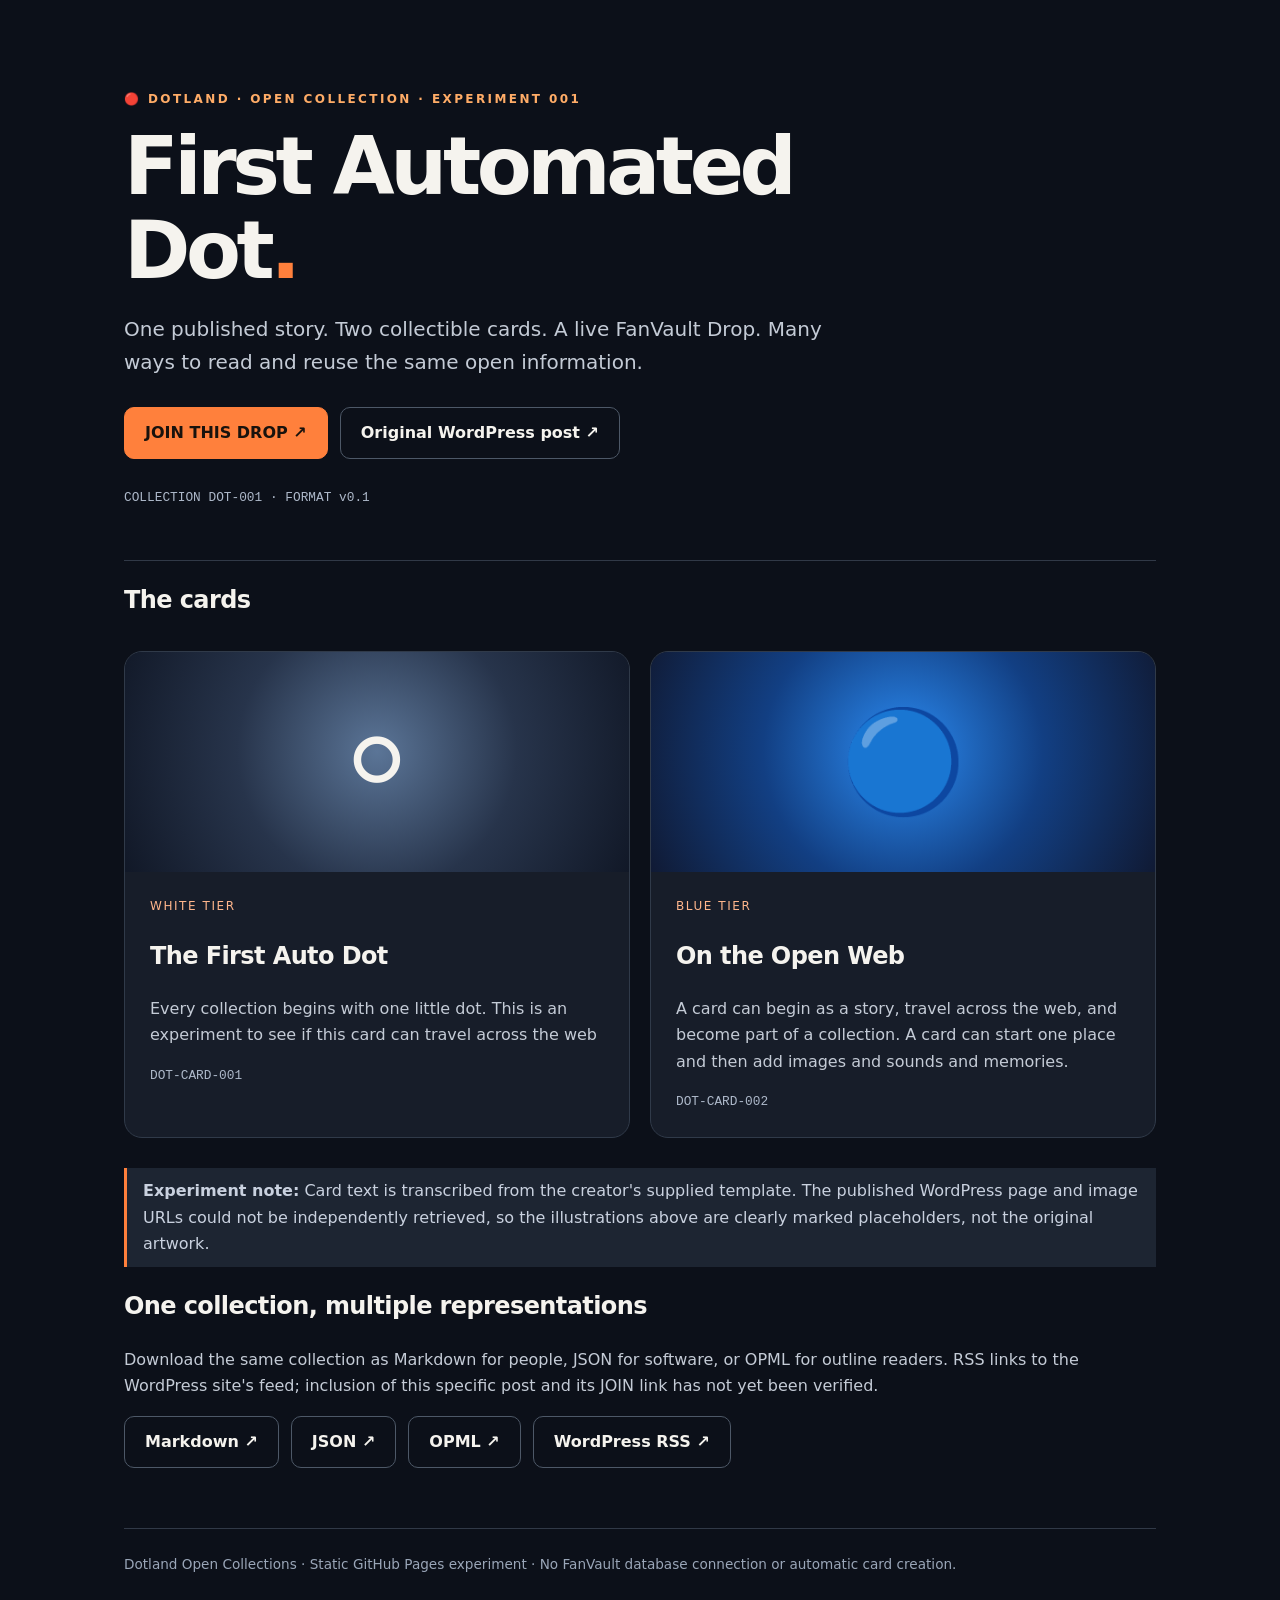
==== dotland/experiment-001/index.html @ 7a59ec1c "Add files via upload" ====
<!doctype html><html lang="en"><head><meta charset="utf-8"><meta name="viewport" content="width=device-width,initial-scale=1"><title>First Automated Dot | Dotland Open Collection</title><meta name="description" content="One open collection, two cards, many formats. Dotland Publishing Experiment 001."><link rel="alternate" type="application/json" href="collection.json"><link rel="alternate" type="text/x-opml" href="collection.opml"><link rel="alternate" type="application/rss+xml" title="Original WordPress RSS" href="https://mrbrianpuck.wordpress.com/feed/"><link rel="stylesheet" href="style.css"></head><body><main class="wrap"><section class="hero"><div class="eyebrow">🔴 Dotland · Open Collection · Experiment 001</div><h1>First Automated<br>Dot<span style="color:#ff803c">.</span></h1><p class="lead">One published story. Two collectible cards. A live FanVault Drop. Many ways to read and reuse the same open information.</p><div class="actions"><a class="btn primary" href="https://dropline-five.vercel.app/#/drop/a3390d20-3dcf-4596-9dfc-7ccd69fd517a" target="_blank" rel="noopener">JOIN THIS DROP ↗</a><a class="btn" href="https://mrbrianpuck.wordpress.com/2026/11/17/1316/" target="_blank" rel="noopener">Original WordPress post ↗</a></div><div class="meta">COLLECTION DOT-001 · FORMAT v0.1</div></section><section><h2>The cards</h2><div class="grid"><article class="card"><div class="art " aria-label="Decorative placeholder; original WordLand image unverified"><span>⚪</span></div><div class="body"><div class="tier">White tier</div><h2>The First Auto Dot</h2><p>Every collection begins with one little dot. This is an experiment to see if this card can travel across the web</p><div class="meta">DOT-CARD-001</div></div></article><article class="card"><div class="art blue" aria-label="Decorative placeholder; original WordLand image unverified"><span>🔵</span></div><div class="body"><div class="tier">Blue tier</div><h2>On the Open Web</h2><p>A card can begin as a story, travel across the web, and become part of a collection. A card can start one place and then add images and sounds and memories.</p><div class="meta">DOT-CARD-002</div></div></article></div><p class="notice"><strong>Experiment note:</strong> Card text is transcribed from the creator's supplied template. The published WordPress page and image URLs could not be independently retrieved, so the illustrations above are clearly marked placeholders, not the original artwork.</p></section><section><h2>One collection, multiple representations</h2><p>Download the same collection as Markdown for people, JSON for software, or OPML for outline readers. RSS links to the WordPress site's feed; inclusion of this specific post and its JOIN link has not yet been verified.</p><div class="files"><a class="btn" href="collection.md">Markdown ↗</a><a class="btn" href="collection.json">JSON ↗</a><a class="btn" href="collection.opml">OPML ↗</a><a class="btn" href="https://mrbrianpuck.wordpress.com/feed/" target="_blank" rel="noopener">WordPress RSS ↗</a></div></section><footer>Dotland Open Collections · Static GitHub Pages experiment · No FanVault database connection or automatic card creation.</footer></main></body></html>
---- dotland/experiment-001/style.css ----
*{box-sizing:border-box}body{margin:0;background:#0c1019;color:#f5f3ee;font:16px/1.65 system-ui,-apple-system,Segoe UI,sans-serif}a{color:inherit}.wrap{max-width:1080px;margin:auto;padding:48px 24px}.eyebrow{color:#ffac67;letter-spacing:.2em;font-size:.75rem;font-weight:800;text-transform:uppercase}.hero{padding:42px 0 52px;border-bottom:1px solid #313947}h1{font-size:clamp(2.7rem,7vw,5rem);line-height:1.05;letter-spacing:-.055em;margin:15px 0}h2{letter-spacing:-.025em}p{color:#c4cbd6}.lead{font-size:1.25rem;max-width:720px}.actions{display:flex;flex-wrap:wrap;gap:12px;margin:28px 0}.btn{display:inline-block;text-decoration:none;padding:12px 20px;border-radius:10px;border:1px solid #4d5867;font-weight:700}.primary{background:#ff803c;color:#19120d;border-color:#ff803c}.grid{display:grid;grid-template-columns:repeat(auto-fit,minmax(270px,1fr));gap:20px;margin:30px 0}.card{border:1px solid #303a49;border-radius:18px;background:#171d29;overflow:hidden}.art{height:220px;display:grid;place-items:center;background:radial-gradient(circle at 50% 45%,#5b7597,#27344b 50%,#111827);font-size:100px}.art.blue{background:radial-gradient(circle at 50% 45%,#2b8bf2,#123f83 50%,#101a34)}.body{padding:25px}.tier{font-size:.75rem;letter-spacing:.13em;text-transform:uppercase;color:#ffb68c}.meta{font-family:ui-monospace,monospace;color:#aeb9ca;font-size:.8rem}.notice{border-left:3px solid #ff803c;padding:10px 16px;background:#1d2532;color:#c9d1df}.files{display:flex;gap:12px;flex-wrap:wrap}footer{margin-top:60px;padding-top:24px;border-top:1px solid #313947;color:#9aa6b8;font-size:.85rem}@media(max-width:600px){.wrap{padding:25px 16px}.hero{padding-top:22px}}
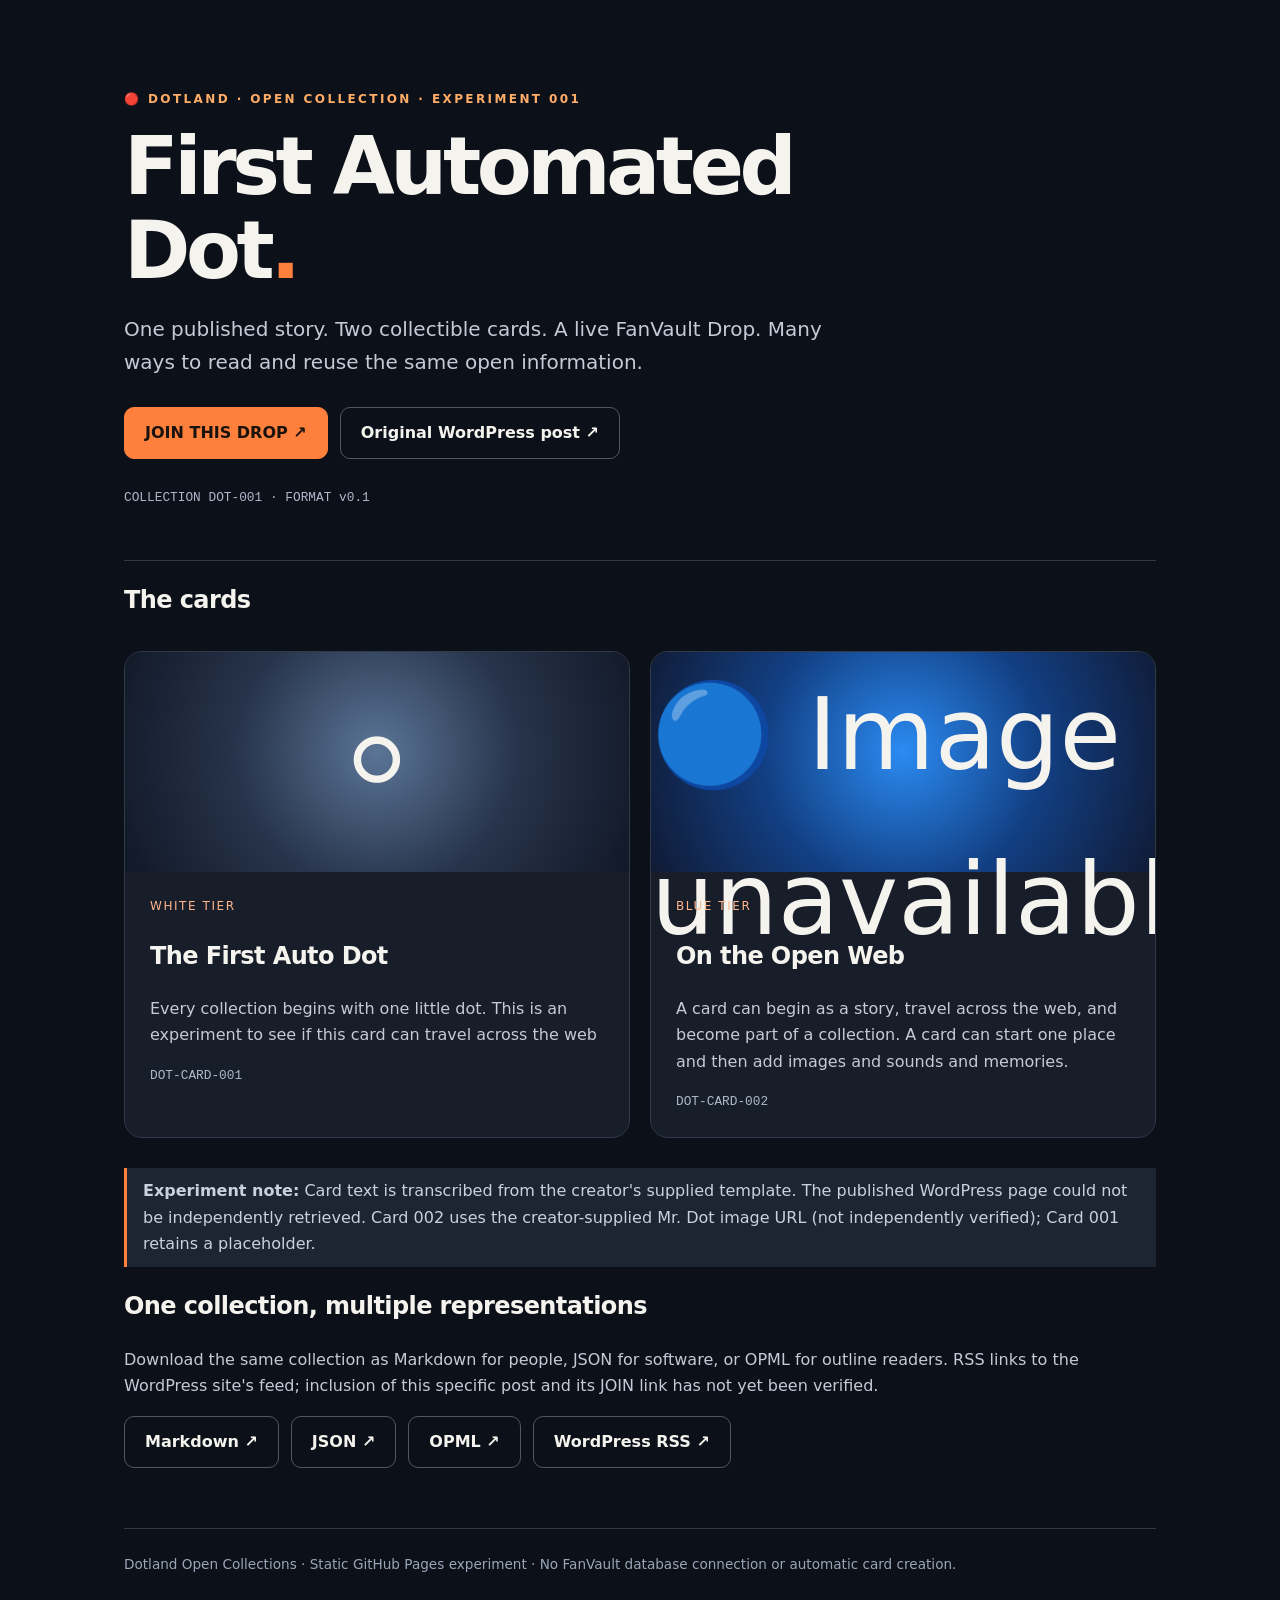
==== commit 4c46bfd1: "Add files via upload" ====
--- a/dotland/experiment-001/index.html
+++ b/dotland/experiment-001/index.html
@@ -1 +1 @@
-<!doctype html><html lang="en"><head><meta charset="utf-8"><meta name="viewport" content="width=device-width,initial-scale=1"><title>First Automated Dot | Dotland Open Collection</title><meta name="description" content="One open collection, two cards, many formats. Dotland Publishing Experiment 001."><link rel="alternate" type="application/json" href="collection.json"><link rel="alternate" type="text/x-opml" href="collection.opml"><link rel="alternate" type="application/rss+xml" title="Original WordPress RSS" href="https://mrbrianpuck.wordpress.com/feed/"><link rel="stylesheet" href="style.css"></head><body><main class="wrap"><section class="hero"><div class="eyebrow">🔴 Dotland · Open Collection · Experiment 001</div><h1>First Automated<br>Dot<span style="color:#ff803c">.</span></h1><p class="lead">One published story. Two collectible cards. A live FanVault Drop. Many ways to read and reuse the same open information.</p><div class="actions"><a class="btn primary" href="https://dropline-five.vercel.app/#/drop/a3390d20-3dcf-4596-9dfc-7ccd69fd517a" target="_blank" rel="noopener">JOIN THIS DROP ↗</a><a class="btn" href="https://mrbrianpuck.wordpress.com/2026/11/17/1316/" target="_blank" rel="noopener">Original WordPress post ↗</a></div><div class="meta">COLLECTION DOT-001 · FORMAT v0.1</div></section><section><h2>The cards</h2><div class="grid"><article class="card"><div class="art " aria-label="Decorative placeholder; original WordLand image unverified"><span>⚪</span></div><div class="body"><div class="tier">White tier</div><h2>The First Auto Dot</h2><p>Every collection begins with one little dot. This is an experiment to see if this card can travel across the web</p><div class="meta">DOT-CARD-001</div></div></article><article class="card"><div class="art blue" aria-label="Decorative placeholder; original WordLand image unverified"><span>🔵</span></div><div class="body"><div class="tier">Blue tier</div><h2>On the Open Web</h2><p>A card can begin as a story, travel across the web, and become part of a collection. A card can start one place and then add images and sounds and memories.</p><div class="meta">DOT-CARD-002</div></div></article></div><p class="notice"><strong>Experiment note:</strong> Card text is transcribed from the creator's supplied template. The published WordPress page and image URLs could not be independently retrieved, so the illustrations above are clearly marked placeholders, not the original artwork.</p></section><section><h2>One collection, multiple representations</h2><p>Download the same collection as Markdown for people, JSON for software, or OPML for outline readers. RSS links to the WordPress site's feed; inclusion of this specific post and its JOIN link has not yet been verified.</p><div class="files"><a class="btn" href="collection.md">Markdown ↗</a><a class="btn" href="collection.json">JSON ↗</a><a class="btn" href="collection.opml">OPML ↗</a><a class="btn" href="https://mrbrianpuck.wordpress.com/feed/" target="_blank" rel="noopener">WordPress RSS ↗</a></div></section><footer>Dotland Open Collections · Static GitHub Pages experiment · No FanVault database connection or automatic card creation.</footer></main></body></html>+<!doctype html><html lang="en"><head><meta charset="utf-8"><meta name="viewport" content="width=device-width,initial-scale=1"><title>First Automated Dot | Dotland Open Collection</title><meta name="description" content="One open collection, two cards, many formats. Dotland Publishing Experiment 001."><link rel="alternate" type="application/json" href="collection.json"><link rel="alternate" type="text/x-opml" href="collection.opml"><link rel="alternate" type="application/rss+xml" title="Original WordPress RSS" href="https://mrbrianpuck.wordpress.com/feed/"><link rel="stylesheet" href="style.css"></head><body><main class="wrap"><section class="hero"><div class="eyebrow">🔴 Dotland · Open Collection · Experiment 001</div><h1>First Automated<br>Dot<span style="color:#ff803c">.</span></h1><p class="lead">One published story. Two collectible cards. A live FanVault Drop. Many ways to read and reuse the same open information.</p><div class="actions"><a class="btn primary" href="https://dropline-five.vercel.app/#/drop/a3390d20-3dcf-4596-9dfc-7ccd69fd517a" target="_blank" rel="noopener">JOIN THIS DROP ↗</a><a class="btn" href="https://mrbrianpuck.wordpress.com/2026/11/17/1316/" target="_blank" rel="noopener">Original WordPress post ↗</a></div><div class="meta">COLLECTION DOT-001 · FORMAT v0.1</div></section><section><h2>The cards</h2><div class="grid"><article class="card"><div class="art " aria-label="Decorative placeholder; original WordLand image unverified"><span>⚪</span></div><div class="body"><div class="tier">White tier</div><h2>The First Auto Dot</h2><p>Every collection begins with one little dot. This is an experiment to see if this card can travel across the web</p><div class="meta">DOT-CARD-001</div></div></article><article class="card"><div class="art blue"><img src="https://github.com/user-attachments/assets/d08ccd41-39ee-481e-a89b-74f7fa7b3707" alt="Mr. Dot artwork for Card 002 — On the Open Web" style="width:100%;height:100%;object-fit:contain" onerror="this.style.display='none';this.parentElement.insertAdjacentText('beforeend','🔵 Image unavailable')"></div><div class="body"><div class="tier">Blue tier</div><h2>On the Open Web</h2><p>A card can begin as a story, travel across the web, and become part of a collection. A card can start one place and then add images and sounds and memories.</p><div class="meta">DOT-CARD-002</div></div></article></div><p class="notice"><strong>Experiment note:</strong> Card text is transcribed from the creator's supplied template. The published WordPress page could not be independently retrieved. Card 002 uses the creator-supplied Mr. Dot image URL (not independently verified); Card 001 retains a placeholder.</p></section><section><h2>One collection, multiple representations</h2><p>Download the same collection as Markdown for people, JSON for software, or OPML for outline readers. RSS links to the WordPress site's feed; inclusion of this specific post and its JOIN link has not yet been verified.</p><div class="files"><a class="btn" href="collection.md">Markdown ↗</a><a class="btn" href="collection.json">JSON ↗</a><a class="btn" href="collection.opml">OPML ↗</a><a class="btn" href="https://mrbrianpuck.wordpress.com/feed/" target="_blank" rel="noopener">WordPress RSS ↗</a></div></section><footer>Dotland Open Collections · Static GitHub Pages experiment · No FanVault database connection or automatic card creation.</footer></main></body></html>
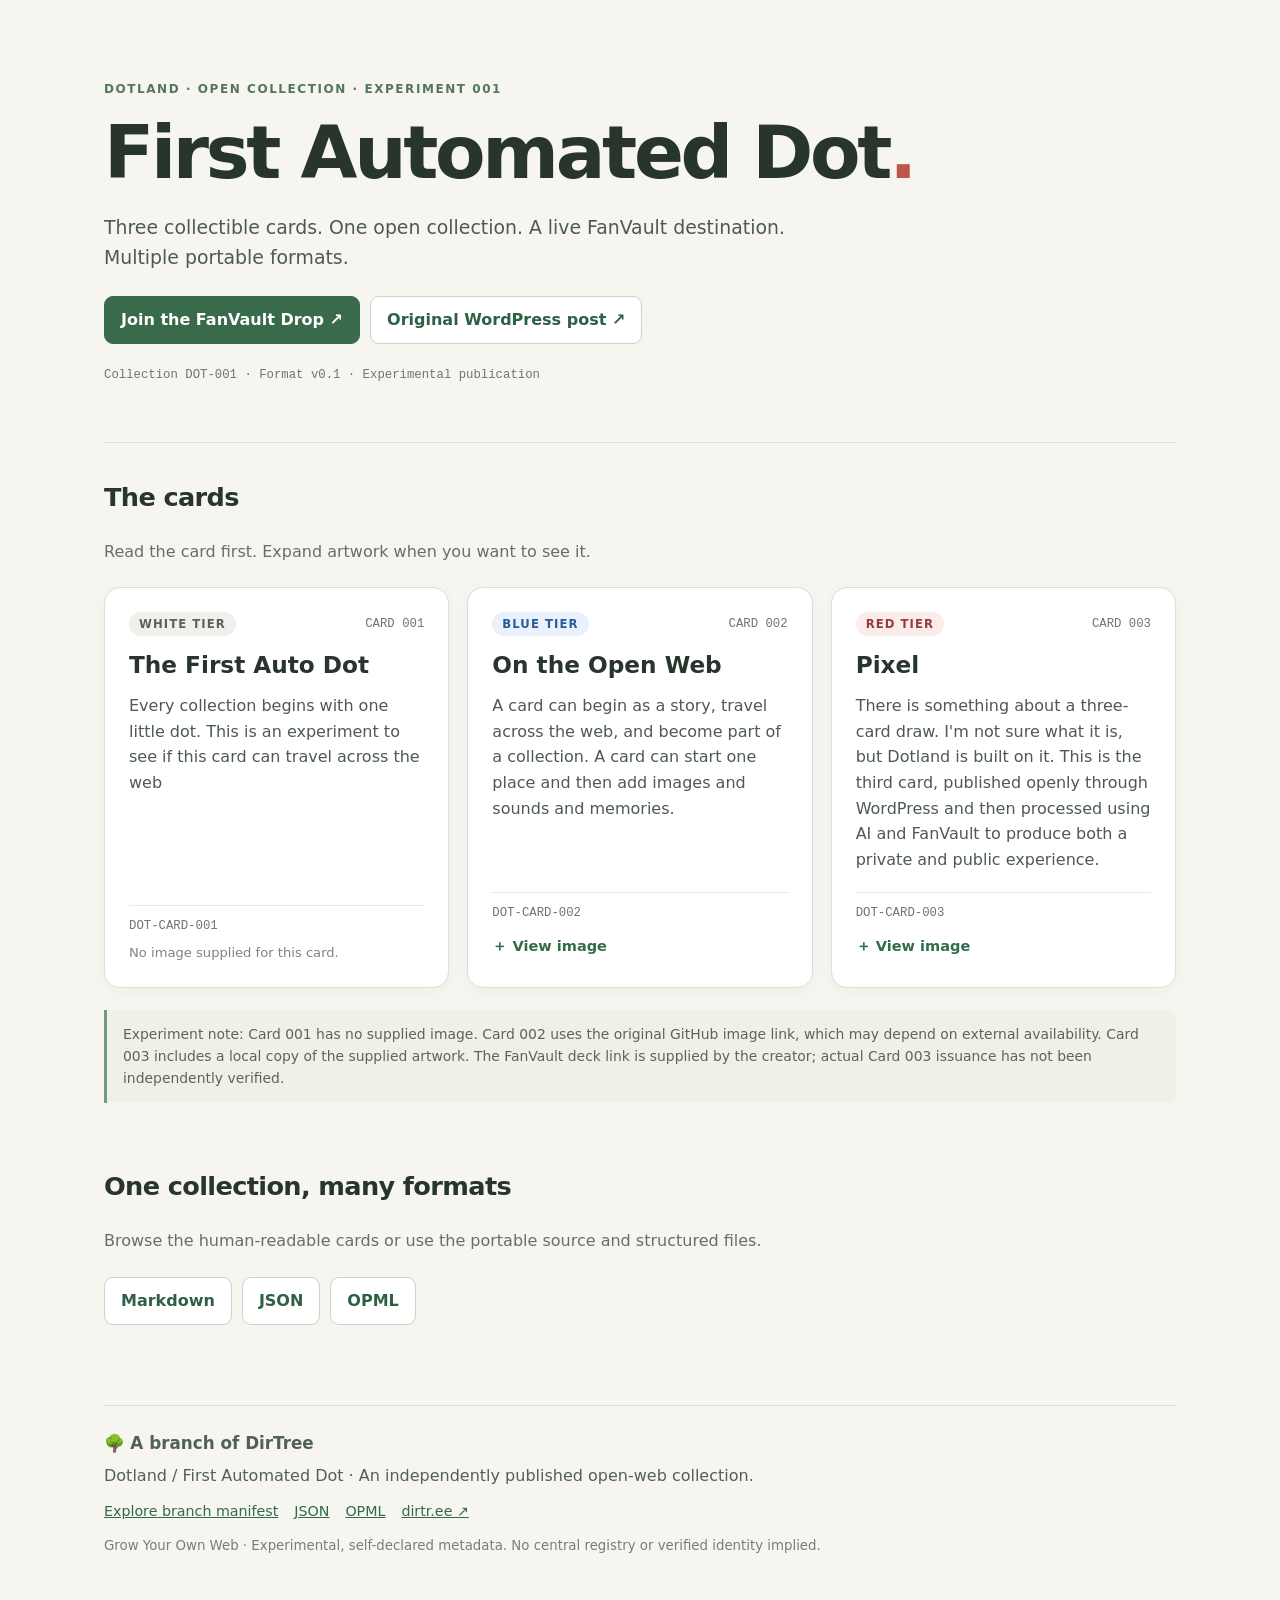
==== commit f38dce5d: "Add files via upload" ====
--- a/dotland/experiment-001/index.html
+++ b/dotland/experiment-001/index.html
@@ -1 +1 @@
-<!doctype html><html lang="en"><head><meta charset="utf-8"><meta name="viewport" content="width=device-width,initial-scale=1"><title>First Automated Dot | Dotland Open Collection</title><meta name="description" content="One open collection, two cards, many formats. Dotland Publishing Experiment 001."><link rel="alternate" type="application/json" href="collection.json"><link rel="alternate" type="text/x-opml" href="collection.opml"><link rel="alternate" type="application/rss+xml" title="Original WordPress RSS" href="https://mrbrianpuck.wordpress.com/feed/"><link rel="stylesheet" href="style.css"></head><body><main class="wrap"><section class="hero"><div class="eyebrow">🔴 Dotland · Open Collection · Experiment 001</div><h1>First Automated<br>Dot<span style="color:#ff803c">.</span></h1><p class="lead">One published story. Two collectible cards. A live FanVault Drop. Many ways to read and reuse the same open information.</p><div class="actions"><a class="btn primary" href="https://dropline-five.vercel.app/#/drop/a3390d20-3dcf-4596-9dfc-7ccd69fd517a" target="_blank" rel="noopener">JOIN THIS DROP ↗</a><a class="btn" href="https://mrbrianpuck.wordpress.com/2026/11/17/1316/" target="_blank" rel="noopener">Original WordPress post ↗</a></div><div class="meta">COLLECTION DOT-001 · FORMAT v0.1</div></section><section><h2>The cards</h2><div class="grid"><article class="card"><div class="art " aria-label="Decorative placeholder; original WordLand image unverified"><span>⚪</span></div><div class="body"><div class="tier">White tier</div><h2>The First Auto Dot</h2><p>Every collection begins with one little dot. This is an experiment to see if this card can travel across the web</p><div class="meta">DOT-CARD-001</div></div></article><article class="card"><div class="art blue"><img src="https://github.com/user-attachments/assets/d08ccd41-39ee-481e-a89b-74f7fa7b3707" alt="Mr. Dot artwork for Card 002 — On the Open Web" style="width:100%;height:100%;object-fit:contain" onerror="this.style.display='none';this.parentElement.insertAdjacentText('beforeend','🔵 Image unavailable')"></div><div class="body"><div class="tier">Blue tier</div><h2>On the Open Web</h2><p>A card can begin as a story, travel across the web, and become part of a collection. A card can start one place and then add images and sounds and memories.</p><div class="meta">DOT-CARD-002</div></div></article></div><p class="notice"><strong>Experiment note:</strong> Card text is transcribed from the creator's supplied template. The published WordPress page could not be independently retrieved. Card 002 uses the creator-supplied Mr. Dot image URL (not independently verified); Card 001 retains a placeholder.</p></section><section><h2>One collection, multiple representations</h2><p>Download the same collection as Markdown for people, JSON for software, or OPML for outline readers. RSS links to the WordPress site's feed; inclusion of this specific post and its JOIN link has not yet been verified.</p><div class="files"><a class="btn" href="collection.md">Markdown ↗</a><a class="btn" href="collection.json">JSON ↗</a><a class="btn" href="collection.opml">OPML ↗</a><a class="btn" href="https://mrbrianpuck.wordpress.com/feed/" target="_blank" rel="noopener">WordPress RSS ↗</a></div></section><footer>Dotland Open Collections · Static GitHub Pages experiment · No FanVault database connection or automatic card creation.</footer></main></body></html>+<!doctype html><html lang="en"><head><meta charset="utf-8"><meta name="viewport" content="width=device-width,initial-scale=1"><title>First Automated Dot | Dotland Open Collection</title><meta name="description" content="Three portable cards, one live FanVault destination, open publishing formats."><link rel="alternate" type="application/json" title="Dotland collection" href="collection.json"><link rel="alternate" type="application/json" title="DirTree experimental manifest" href="dirtree.json"><link rel="alternate" type="text/x-opml" href="collection.opml"><link rel="stylesheet" href="style.css"></head><body><main class="wrap"><header class="hero"><div class="eyebrow">DOTLAND · OPEN COLLECTION · EXPERIMENT 001</div><h1>First Automated Dot<span class="dot">.</span></h1><p class="lead">Three collectible cards. One open collection. A live FanVault destination. Multiple portable formats.</p><div class="actions"><a class="btn primary" href="https://dropline-five.vercel.app/#/drop/a3390d20-3dcf-4596-9dfc-7ccd69fd517a" target="_blank" rel="noopener noreferrer">Join the FanVault Drop ↗</a><a class="btn" href="https://mrbrianpuck.wordpress.com/2026/11/17/1316/" target="_blank" rel="noopener noreferrer">Original WordPress post ↗</a></div><p class="micro">Collection DOT-001 · Format v0.1 · Experimental publication</p></header><section aria-labelledby="cards-title"><div class="section-head"><h2 id="cards-title">The cards</h2><p>Read the card first. Expand artwork when you want to see it.</p></div><div class="grid"><article class="card"><div class="card-top"><span class="tier white">White tier</span><span class="number">CARD 001</span></div><h3>The First Auto Dot</h3><p class="description">Every collection begins with one little dot. This is an experiment to see if this card can travel across the web</p><div class="card-bottom"><span class="card-id">DOT-CARD-001</span><p class="no-image">No image supplied for this card.</p></div></article><article class="card"><div class="card-top"><span class="tier blue">Blue tier</span><span class="number">CARD 002</span></div><h3>On the Open Web</h3><p class="description">A card can begin as a story, travel across the web, and become part of a collection. A card can start one place and then add images and sounds and memories.</p><div class="card-bottom"><span class="card-id">DOT-CARD-002</span><details class="artwork"><summary><span aria-hidden="true">＋</span> View image</summary><div class="image-panel"><img loading="lazy" src="https://github.com/user-attachments/assets/d08ccd41-39ee-481e-a89b-74f7fa7b3707" alt="On the Open Web artwork" width="400" height="400"><p class="image-caption">Artwork for On the Open Web</p></div></details></div></article><article class="card"><div class="card-top"><span class="tier red">Red tier</span><span class="number">CARD 003</span></div><h3>Pixel</h3><p class="description">There is something about a three-card draw. I&#x27;m not sure what it is, but Dotland is built on it. This is the third card, published openly through WordPress and then processed using AI and FanVault to produce both a private and public experience.</p><div class="card-bottom"><span class="card-id">DOT-CARD-003</span><details class="artwork"><summary><span aria-hidden="true">＋</span> View image</summary><div class="image-panel"><img loading="lazy" src="images/pixel-dotland-color-drop.png" alt="DotLand Color Drop Celebration" width="400" height="400"><p class="image-caption">I know it should be red!</p></div></details></div></article></div><p class="notice">Experiment note: Card 001 has no supplied image. Card 002 uses the original GitHub image link, which may depend on external availability. Card 003 includes a local copy of the supplied artwork. The FanVault deck link is supplied by the creator; actual Card 003 issuance has not been independently verified.</p></section><section class="formats"><h2>One collection, many formats</h2><p>Browse the human-readable cards or use the portable source and structured files.</p><div class="actions"><a class="btn" href="collection.md">Markdown</a><a class="btn" href="collection.json">JSON</a><a class="btn" href="collection.opml">OPML</a></div></section><footer class="dirtree"><div class="footer-mark">🌳 <strong>A branch of DirTree</strong></div><p>Dotland / First Automated Dot · An independently published open-web collection.</p><nav aria-label="DirTree footer"><a href="dirtree.json">Explore branch manifest</a><a href="collection.json">JSON</a><a href="collection.opml">OPML</a><a href="https://dirtr.ee/" target="_blank" rel="noopener noreferrer">dirtr.ee ↗</a></nav><small>Grow Your Own Web · Experimental, self-declared metadata. No central registry or verified identity implied.</small></footer></main></body></html>
--- a/dotland/experiment-001/style.css
+++ b/dotland/experiment-001/style.css
@@ -1 +1 @@
-*{box-sizing:border-box}body{margin:0;background:#0c1019;color:#f5f3ee;font:16px/1.65 system-ui,-apple-system,Segoe UI,sans-serif}a{color:inherit}.wrap{max-width:1080px;margin:auto;padding:48px 24px}.eyebrow{color:#ffac67;letter-spacing:.2em;font-size:.75rem;font-weight:800;text-transform:uppercase}.hero{padding:42px 0 52px;border-bottom:1px solid #313947}h1{font-size:clamp(2.7rem,7vw,5rem);line-height:1.05;letter-spacing:-.055em;margin:15px 0}h2{letter-spacing:-.025em}p{color:#c4cbd6}.lead{font-size:1.25rem;max-width:720px}.actions{display:flex;flex-wrap:wrap;gap:12px;margin:28px 0}.btn{display:inline-block;text-decoration:none;padding:12px 20px;border-radius:10px;border:1px solid #4d5867;font-weight:700}.primary{background:#ff803c;color:#19120d;border-color:#ff803c}.grid{display:grid;grid-template-columns:repeat(auto-fit,minmax(270px,1fr));gap:20px;margin:30px 0}.card{border:1px solid #303a49;border-radius:18px;background:#171d29;overflow:hidden}.art{height:220px;display:grid;place-items:center;background:radial-gradient(circle at 50% 45%,#5b7597,#27344b 50%,#111827);font-size:100px}.art.blue{background:radial-gradient(circle at 50% 45%,#2b8bf2,#123f83 50%,#101a34)}.body{padding:25px}.tier{font-size:.75rem;letter-spacing:.13em;text-transform:uppercase;color:#ffb68c}.meta{font-family:ui-monospace,monospace;color:#aeb9ca;font-size:.8rem}.notice{border-left:3px solid #ff803c;padding:10px 16px;background:#1d2532;color:#c9d1df}.files{display:flex;gap:12px;flex-wrap:wrap}footer{margin-top:60px;padding-top:24px;border-top:1px solid #313947;color:#9aa6b8;font-size:.85rem}@media(max-width:600px){.wrap{padding:25px 16px}.hero{padding-top:22px}}+*{box-sizing:border-box}html{scroll-behavior:smooth}body{margin:0;background:#f7f5ef;color:#27352d;font:16px/1.6 system-ui,-apple-system,"Segoe UI",sans-serif}a{color:#316a4a}.wrap{max-width:1120px;margin:auto;padding:42px 24px}.eyebrow{font-size:.75rem;font-weight:800;letter-spacing:.13em;color:#53765e}.hero{padding:38px 0 48px;border-bottom:1px solid #deded4}h1{font-size:clamp(2.5rem,6vw,4.6rem);line-height:1.08;letter-spacing:-.045em;margin:14px 0 18px}h2{font-size:1.6rem;letter-spacing:-.025em}h3{font-size:1.45rem;line-height:1.25;margin:14px 0}.dot{color:#bc5648}.lead{font-size:1.18rem;max-width:720px;color:#4c5b51}.micro,.card-id,.number{font: .77rem ui-monospace,Consolas,monospace;color:#6b776f}.actions{display:flex;flex-wrap:wrap;gap:10px;margin:24px 0}.btn{display:inline-block;border:1px solid #cbd4c9;background:#fff;color:#2e6045;border-radius:9px;padding:10px 16px;text-decoration:none;font-weight:650}.btn:hover{border-color:#4b8060;background:#f3f9f3}.btn.primary{background:#386a4b;color:#fff;border-color:#386a4b}.btn.primary:hover{background:#2d573d}.section-head{margin-top:34px}.section-head p,.formats p{color:#637065}.grid{display:grid;grid-template-columns:repeat(auto-fit,minmax(255px,1fr));gap:18px;margin:22px 0}.card{background:#fff;border:1px solid #deded6;border-radius:16px;padding:24px;display:flex;flex-direction:column;min-height:315px;box-shadow:0 4px 15px rgba(32,49,37,.035)}.card-top{display:flex;align-items:center;justify-content:space-between;gap:10px}.tier{font-size:.73rem;font-weight:800;text-transform:uppercase;letter-spacing:.09em;padding:3px 10px;border-radius:30px;background:#f0f0ec;color:#5d625d}.tier.blue{background:#eaf1fc;color:#295c94}.tier.red{background:#fbecec;color:#973d3d}.description{color:#4d5a50;margin:0 0 20px;flex:1}.card-bottom{border-top:1px solid #e8e9e2;padding-top:13px;display:flex;flex-direction:column;gap:9px}.artwork summary{list-style:none;cursor:pointer;color:#326c4b;font-weight:700;font-size:.91rem;display:inline-block;padding:5px 0}.artwork summary::-webkit-details-marker{display:none}.artwork summary:hover{text-decoration:underline}.image-panel{padding:12px 0 0}.image-panel img{display:block;width:100%;height:auto;max-width:400px;aspect-ratio:1;object-fit:contain;border-radius:10px;background:#f5f4f0}.image-caption{font-size:.84rem;color:#637065;margin:8px 0 0}.no-image{font-size:.82rem;color:#7c847d;margin:0}.notice{background:#f0efe8;border-left:3px solid #719b79;padding:13px 16px;border-radius:0 8px 8px 0;color:#58665b;font-size:.87rem}.formats{padding:28px 0}.dirtree{margin-top:28px;border-top:1px solid #d8dfd5;padding:24px 0;color:#526155}.footer-mark{font-size:1.05rem}.dirtree p{margin:6px 0 10px}.dirtree nav{display:flex;gap:16px;flex-wrap:wrap;margin:12px 0}.dirtree nav a{font-size:.89rem}.dirtree small{display:block;color:#738077}@media(max-width:600px){.wrap{padding:24px 16px}.hero{padding-top:15px}.card{min-height:0}}
